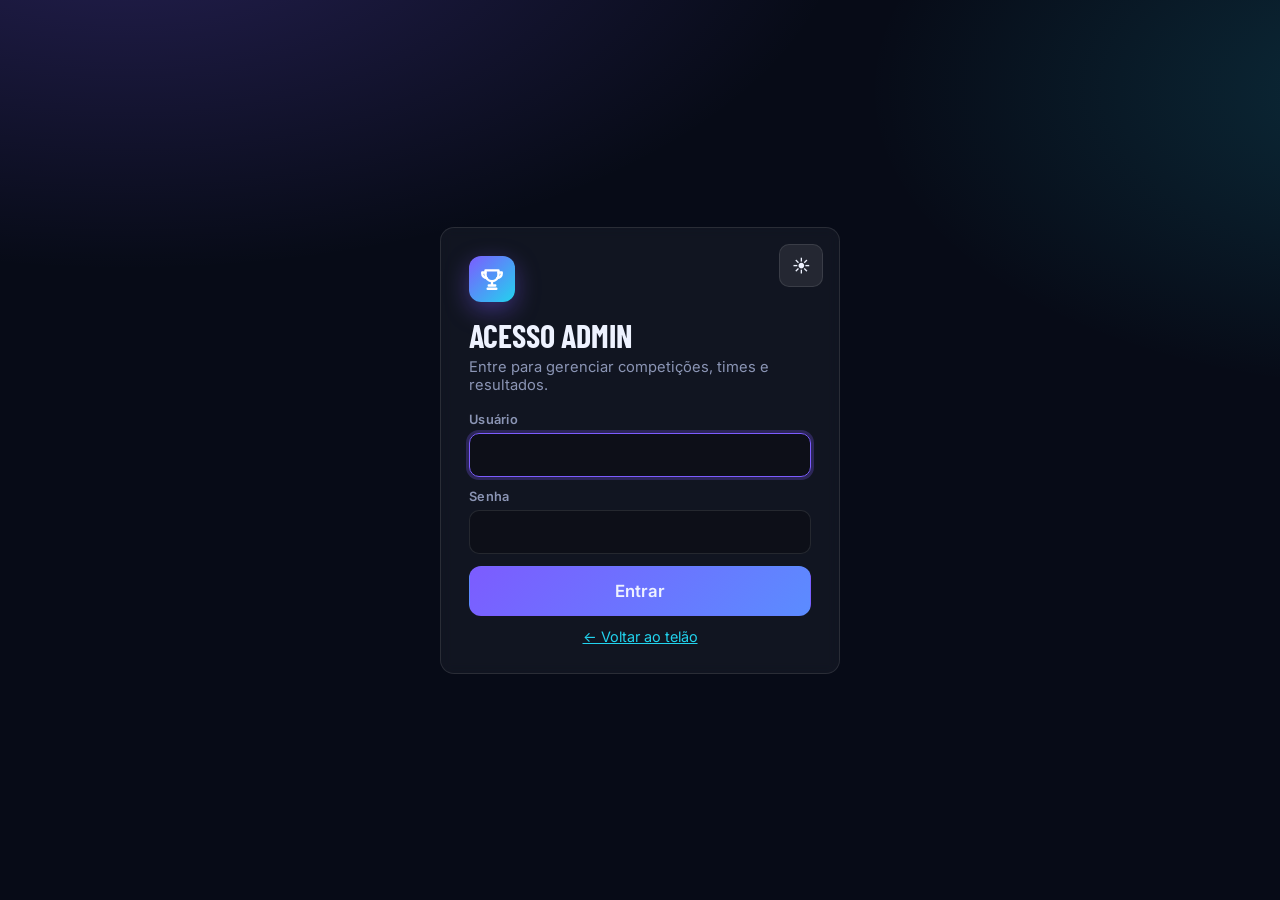
==== admin/index.html @ 2f642e59 "URLs limpas: admin em /admin/ (sem .html) admin.html passa a redirecionar links antigos para admin/." ====
<!doctype html>
<html lang="pt-BR">
<head>
  <meta charset="utf-8">
  <meta name="viewport" content="width=device-width, initial-scale=1">
  <title>Arena · Admin</title>
  <meta name="robots" content="noindex">
  <link rel="preconnect" href="https://fonts.googleapis.com">
  <link rel="stylesheet" href="https://fonts.googleapis.com/css2?family=Barlow+Condensed:wght@600;700;800&family=Inter:wght@400;500;600;700;800&display=swap">
  <link rel="stylesheet" href="../css/style.css">
  <link rel="icon" href="data:image/svg+xml,%3Csvg xmlns='http://www.w3.org/2000/svg' viewBox='0 0 100 100'%3E%3Ctext y='.9em' font-size='90'%3E%F0%9F%8F%86%3C/text%3E%3C/svg%3E">
  <script src="../js/theme.js"></script>
  <script src="../js/config.js"></script>
  <script>if (ARENA_CONFIG.supabaseUrl) document.write('<script src="https://cdn.jsdelivr.net/npm/@supabase/supabase-js@2"><\/script>');</script>
</head>
<body>
  <!-- LOGIN -->
  <div class="login-wrap" id="loginView" hidden>
    <div class="login card" style="position:relative">
      <button class="btn theme-btn" data-theme-toggle type="button" style="position:absolute;top:16px;right:16px">☀️</button>
      <div class="brand-logo" data-logo></div>
      <h1 id="loginTitle">Acesso admin</h1>
      <p id="loginHint">Entre para gerenciar competições, times e resultados.</p>
      <form id="loginForm" autocomplete="on">
        <div class="field"><label for="lUser" id="lUserLbl">Usuário</label><input class="input" id="lUser" autocomplete="username" required></div>
        <div class="field"><label for="lPass">Senha</label><input class="input" id="lPass" type="password" autocomplete="current-password" required></div>
        <button class="btn primary big" id="loginBtn">Entrar</button>
        <a href="../" style="text-align:center;font-size:.9rem">← Voltar ao telão</a>
      </form>
    </div>
  </div>

  <!-- APP -->
  <div class="admin" id="appView" hidden>
    <header class="admin-top">
      <div class="brand"><div class="brand-logo" data-logo></div><h1>Arena · Admin</h1></div>
      <span class="badge" id="modeBadge"></span>
      <div class="spacer"></div>
      <select class="input" id="compSelect" style="width:auto;min-width:220px" aria-label="Competição"></select>
      <button class="btn" id="newCompBtn">+ Nova competição</button>
      <a class="btn primary" id="openScreen" target="_blank">📺 Abrir telão</a>
      <button class="btn theme-btn" data-theme-toggle type="button">☀️</button>
      <button class="btn ghost" id="logoutBtn">Sair</button>
    </header>

    <!-- Sem competição -->
    <div class="card section" id="firstComp" hidden>
      <h2>Cadastre sua competição</h2>
      <p class="hint">Cada competição tem seus próprios times, competidores, chaveamento e rankings. Você pode criar quantas quiser.</p>
      <form class="form-grid" id="firstCompForm">
        <div class="field" style="grid-column:1/-1"><label>Nome da competição</label><input class="input" name="name" placeholder="Ex.: Copa Fábrica de Gênios 2026" required></div>
        <button class="btn primary big">Criar competição</button>
      </form>
    </div>

    <div id="compArea" hidden>
      <nav class="tabs" id="tabs">
        <button class="tab active" data-tab="comp">⚙️ Competição</button>
        <button class="tab" data-tab="teams">🛡️ Times <span class="count" id="cTeams">0</span></button>
        <button class="tab" data-tab="players">👤 Competidores <span class="count" id="cPlayers">0</span></button>
        <button class="tab" data-tab="bracket">🏆 Chaveamento e resultados</button>
        <button class="tab" data-tab="account">🔐 Conta e backup</button>
      </nav>

      <!-- COMPETIÇÃO -->
      <section class="pane active" data-pane="comp">
        <div class="card section">
          <h2>Dados da competição</h2>
          <p class="hint">As batalhas são individuais, mas os pontos vão para o time do competidor. O time em 1º no ranking é o campeão.</p>
          <form id="compForm" class="form-grid">
            <div class="field" style="grid-column:1/-1"><label>Nome</label><input class="input" name="name" required></div>
            <div class="field" style="grid-column:1/-1"><label>Descrição / data / local (opcional)</label><input class="input" name="description" placeholder="Ex.: 29/10 · Auditório principal"></div>
            <div class="field"><label>Pontos por vitória</label><input class="input" type="number" min="0" name="points_win"></div>
            <div class="field"><label>Bônus 1º lugar</label><input class="input" type="number" min="0" name="bonus_first"></div>
            <div class="field"><label>Bônus 2º lugar</label><input class="input" type="number" min="0" name="bonus_second"></div>
            <div class="field"><label>Bônus 3º lugar</label><input class="input" type="number" min="0" name="bonus_third"></div>
            <label class="check" style="grid-column:1/-1"><input type="checkbox" name="avoid_same_team"> No sorteio, evitar que competidores do mesmo time se enfrentem na 1ª fase (quando possível)</label>
            <div class="actions" style="grid-column:1/-1;margin:0">
              <button class="btn primary">Salvar</button>
              <div class="spacer" style="flex:1"></div>
              <button type="button" class="btn danger" id="delCompBtn">Excluir competição</button>
            </div>
          </form>
        </div>
      </section>

      <!-- TIMES -->
      <section class="pane" data-pane="teams">
        <div class="two">
          <div class="card section">
            <h2 id="teamFormTitle">Novo time</h2>
            <p class="hint">Nome e cor do time (a cor aparece no telão).</p>
            <form id="teamForm" class="list">
              <input type="hidden" name="id">
              <div class="field"><label>Nome do time</label><input class="input" name="name" required placeholder="Ex.: Os Algoritmos"></div>
              <div class="field"><label>Cor</label><input class="input" type="color" name="color" value="#7c5cff"><div class="swatches" id="swatches"></div></div>
              <div class="actions" style="margin:0"><button class="btn primary">Salvar time</button><button type="button" class="btn ghost" id="teamCancel" hidden>Cancelar edição</button></div>
            </form>
          </div>
          <div class="card section">
            <h2>Times cadastrados</h2>
            <p class="hint">Excluir um time também remove seus competidores.</p>
            <div class="list" id="teamListAdmin"></div>
          </div>
        </div>
      </section>

      <!-- COMPETIDORES -->
      <section class="pane" data-pane="players">
        <div class="two">
          <div class="card section">
            <h2>Adicionar competidores</h2>
            <p class="hint">Cada competidor pertence a um único time. Um time pode ter vários competidores.</p>
            <form id="playerForm" class="list">
              <div class="field"><label>Time</label><select class="input" name="team_id" id="playerTeam" required></select></div>
              <div class="field"><label>Nome (ou vários, um por linha)</label><textarea class="input" name="names" placeholder="Ana&#10;Bruno&#10;Carla" required></textarea></div>
              <button class="btn primary">Adicionar ao time</button>
            </form>
          </div>
          <div class="card section">
            <h2>Competidores por time</h2>
            <p class="hint">Clique 2 vezes no nome para editar. Use o seletor ao lado para trocar de time.</p>
            <div id="playerGroups"></div>
          </div>
        </div>
      </section>

      <!-- CHAVEAMENTO -->
      <section class="pane" data-pane="bracket">
        <div class="card section">
          <h2>Tabela e árvore mata-mata</h2>
          <p class="hint">Gere os confrontos por sorteio e sorteie novamente quantas vezes quiser. Depois, clique no nome do vencedor de cada batalha para avançá-lo (clique de novo para desfazer).</p>
          <div class="stats" id="bracketStats"></div>
          <div id="bracketWarn"></div>
          <div class="actions">
            <button class="btn primary big" id="genBtn">🎲 Gerar tabela e árvore</button>
            <button class="btn" id="clearResBtn">Limpar resultados</button>
            <button class="btn danger" id="delBracketBtn">Apagar chaveamento</button>
          </div>
          <div class="admin-bracket" id="adminBracket"></div>
        </div>
      </section>

      <!-- CONTA -->
      <section class="pane" data-pane="account">
        <div class="two">
          <div class="card section">
            <h2>Trocar senha</h2>
            <p class="hint" id="pwHint">No modo local, o usuário e a senha ficam fixos no arquivo <code>js/config.js</code> (ninguém cria acesso pelo site). Para trocar: informe a senha atual e a nova, copie a linha gerada e substitua a linha <code>adminPassHash</code> no <code>js/config.js</code> do repositório.</p>
            <form id="pwForm" class="list">
              <div class="field" id="oldPwWrap"><label>Senha atual</label><input class="input" type="password" name="old" autocomplete="current-password"></div>
              <div class="field"><label>Nova senha</label><input class="input" type="password" name="new" autocomplete="new-password" required></div>
              <button class="btn primary">Gerar nova senha</button>
            </form>
            <div class="list" id="pwOut" hidden style="margin-top:14px">
              <div class="field"><label>Linha para colar em js/config.js</label><textarea class="input" id="pwLine" readonly style="min-height:80px;font-family:monospace;font-size:.8rem"></textarea></div>
              <button type="button" class="btn" id="pwCopy">📋 Copiar</button>
            </div>
          </div>
          <div class="card section">
            <h2>Backup dos dados</h2>
            <p class="hint">Exporte tudo (todas as competições) em um arquivo JSON. No modo local, você pode restaurar a partir desse arquivo.</p>
            <div class="actions">
              <button class="btn" id="exportBtn">⬇️ Exportar backup</button>
              <label class="btn" id="importLbl">⬆️ Importar backup<input type="file" id="importFile" accept="application/json" hidden></label>
            </div>
          </div>
        </div>
      </section>
    </div>
  </div>

  <script src="../js/engine.js"></script>
  <script src="../js/store.js"></script>
  <script src="../js/ui.js"></script>
  <script src="../js/bracket-view.js"></script>
  <script src="../js/admin.js"></script>
</body>
</html>
---- css/style.css ----
/* ================== BASE ================== */
:root {
  --bg: #070b17;
  --bg2: #0d1428;
  --panel: rgba(255, 255, 255, 0.045);
  --panel-2: rgba(255, 255, 255, 0.08);
  --border: rgba(255, 255, 255, 0.10);
  --text: #eef2ff;
  --muted: #8b95b5;
  --line: rgba(148, 163, 255, 0.35);
  --accent: #7c5cff;
  --accent-2: #22d3ee;
  --gold: #fbbf24;
  --silver: #cbd5e1;
  --bronze: #f59e0b;
  --danger: #f43f5e;
  --ok: #22c55e;
  --radius: 14px;
  --font: 'Inter', system-ui, -apple-system, Segoe UI, Roboto, sans-serif;
  --surface: #0f1731;
  --tint: rgba(255, 255, 255, 0.04);
  --hover: rgba(255, 255, 255, 0.13);
  --input-bg: rgba(0, 0, 0, 0.25);
  --divider: rgba(255, 255, 255, 0.06);
  --danger-text: #fecdd3;
  --gold-text: #fde68a;
  --ok-text: #bbf7d0;
  --glow-a: rgba(124, 92, 255, 0.25);
  --glow-b: rgba(34, 211, 238, 0.16);
  color-scheme: dark;
  --display: 'Barlow Condensed', 'Inter', system-ui, sans-serif;
}
* { box-sizing: border-box; }
[hidden] { display: none !important; }
html, body { margin: 0; height: 100%; }
body {
  font-family: var(--font);
  color: var(--text);
  background:
    radial-gradient(1200px 600px at 10% -10%, var(--glow-a), transparent 60%),
    radial-gradient(900px 500px at 110% 10%, var(--glow-b), transparent 60%),
    var(--bg);
  -webkit-font-smoothing: antialiased;
}
button, input, select, textarea { font: inherit; color: inherit; }
a { color: var(--accent-2); }

/* ================== BOTÕES / FORMS ================== */
.btn {
  display: inline-flex; align-items: center; gap: 8px; justify-content: center;
  padding: 10px 16px; border-radius: 10px; border: 1px solid var(--border);
  background: var(--panel-2); color: var(--text); cursor: pointer; font-weight: 600;
  transition: transform .08s ease, background .2s ease, border-color .2s ease;
  text-decoration: none; white-space: nowrap;
}
.btn:hover { background: var(--hover); }
.btn:active { transform: translateY(1px); }
.btn.primary { background: linear-gradient(135deg, var(--accent), #5b8cff); border-color: transparent; }
.btn.primary:hover { filter: brightness(1.1); }
.btn.big { padding: 14px 22px; font-size: 1.05rem; border-radius: 12px; }
.btn.danger { background: rgba(244, 63, 94, 0.14); border-color: rgba(244, 63, 94, 0.4); color: var(--danger-text); }
.btn.ghost { background: transparent; }
.btn.sm { padding: 6px 10px; font-size: .85rem; border-radius: 8px; }
.btn:disabled { opacity: .45; cursor: not-allowed; }

.field { display: flex; flex-direction: column; gap: 6px; }
.field label { font-size: .8rem; color: var(--muted); font-weight: 600; letter-spacing: .02em; }
.input, select.input, textarea.input {
  width: 100%; padding: 11px 12px; border-radius: 10px; border: 1px solid var(--border);
  background: var(--input-bg); outline: none;
}
.input:focus { border-color: var(--accent); box-shadow: 0 0 0 3px rgba(124, 92, 255, 0.25); }
select.input option { background: var(--surface); color: var(--text); }
textarea.input { min-height: 110px; resize: vertical; }

/* ================== TOAST ================== */
.toast-box { position: fixed; bottom: 20px; right: 20px; display: flex; flex-direction: column; gap: 8px; z-index: 999; }
.toast {
  padding: 12px 16px; border-radius: 10px; background: var(--surface); border: 1px solid var(--border);
  box-shadow: 0 10px 30px rgba(0, 0, 0, .4); animation: tin .25s ease; max-width: 380px;
}
.toast.err { border-color: rgba(244, 63, 94, .5); }
.toast.ok { border-color: rgba(34, 197, 94, .5); }
@keyframes tin { from { opacity: 0; transform: translateY(8px); } }

/* ================== TELÃO ================== */
.screen { height: 100vh; display: flex; flex-direction: column; padding: 18px 22px; gap: 16px; overflow: hidden; }
.topbar { display: flex; align-items: center; gap: 16px; flex-wrap: wrap; }
.brand { display: flex; align-items: center; gap: 12px; }
.brand-logo {
  width: 46px; height: 46px; border-radius: 12px; display: grid; place-items: center;
  background: linear-gradient(135deg, var(--accent), var(--accent-2)); box-shadow: 0 8px 24px rgba(124, 92, 255, .4);
}
.brand-logo svg { width: 26px; height: 26px; color: #fff; }
.comp-title { font-family: var(--display); font-weight: 800; font-size: clamp(1.6rem, 2.6vw, 2.6rem); letter-spacing: .02em; line-height: 1; text-transform: uppercase; }
.comp-sub { color: var(--muted); font-size: .9rem; margin-top: 4px; }
.topbar .spacer { flex: 1; }
.live { display: inline-flex; align-items: center; gap: 8px; font-weight: 700; font-size: .8rem; letter-spacing: .12em; color: var(--danger-text); background: rgba(244, 63, 94, .12); border: 1px solid rgba(244, 63, 94, .35); padding: 6px 10px; border-radius: 999px; }
.live i { width: 8px; height: 8px; border-radius: 50%; background: var(--danger); animation: pulse 1.4s infinite; }
.live.done { color: var(--gold-text); background: rgba(251, 191, 36, .12); border-color: rgba(251, 191, 36, .35); }
.live.done i { background: var(--gold); animation: none; }
@keyframes pulse { 50% { opacity: .3; } }
body.fs .hide-fs { display: none !important; }

.grid { flex: 1; min-height: 0; display: grid; grid-template-columns: minmax(320px, 27%) 1fr; gap: 16px; }
.col { min-height: 0; display: flex; flex-direction: column; gap: 16px; }
.card { background: var(--panel); border: 1px solid var(--border); border-radius: var(--radius); backdrop-filter: blur(6px); }
.card-h { display: flex; align-items: center; gap: 10px; padding: 14px 16px 8px; font-family: var(--display); font-size: 1.25rem; font-weight: 700; text-transform: uppercase; letter-spacing: .06em; }
.card-h small { font-family: var(--font); font-size: .75rem; color: var(--muted); font-weight: 500; letter-spacing: 0; text-transform: none; margin-left: auto; }

/* ranking de times */
.teams-card { flex: 0 0 auto; }
.team-list { padding: 4px 12px 14px; display: flex; flex-direction: column; gap: 8px; }
.team-row {
  position: relative; display: grid; grid-template-columns: 34px 1fr auto; align-items: center; gap: 10px;
  padding: 10px 12px; border-radius: 12px; background: var(--tint); overflow: hidden;
  border: 1px solid transparent; transition: transform .4s ease;
}
.team-row::before { content: ''; position: absolute; inset: 0; width: var(--pct, 0%); background: linear-gradient(90deg, color-mix(in srgb, var(--tc) 35%, transparent), color-mix(in srgb, var(--tc) 8%, transparent)); transition: width .8s ease; }
.team-row > * { position: relative; }
.team-row.lead { border-color: color-mix(in srgb, var(--tc) 70%, transparent); box-shadow: 0 0 0 1px color-mix(in srgb, var(--tc) 30%, transparent), 0 8px 30px color-mix(in srgb, var(--tc) 25%, transparent); }
.t-pos { font-family: var(--display); font-weight: 800; font-size: 1.5rem; text-align: center; color: var(--muted); }
.team-row.lead .t-pos { color: var(--gold); }
.t-name { display: flex; align-items: center; gap: 8px; font-weight: 700; font-size: 1.05rem; min-width: 0; }
.t-name span.n { white-space: nowrap; overflow: hidden; text-overflow: ellipsis; }
.t-dot { width: 14px; height: 14px; border-radius: 4px; background: var(--tc); flex: 0 0 auto; box-shadow: 0 0 12px var(--tc); }
.t-meta { font-size: .75rem; color: var(--muted); margin-top: 2px; }
.t-pts { font-family: var(--display); font-weight: 800; font-size: 2rem; line-height: 1; text-align: right; }
.t-pts small { display: block; font-family: var(--font); font-size: .65rem; font-weight: 600; color: var(--muted); letter-spacing: .1em; }

/* ranking individual */
.players-card { flex: 1; min-height: 0; display: flex; flex-direction: column; }
.players-scroll { flex: 1; min-height: 0; overflow: auto; padding: 0 8px 10px; scrollbar-width: thin; }
table.rank { width: 100%; border-collapse: collapse; font-size: .92rem; }
table.rank th { position: sticky; top: 0; background: var(--surface); color: var(--muted); font-weight: 600; font-size: .7rem; text-transform: uppercase; letter-spacing: .08em; text-align: left; padding: 8px 6px; z-index: 1; }
table.rank td { padding: 8px 6px; border-top: 1px solid var(--divider); }
table.rank td.num, table.rank th.num { text-align: center; width: 34px; }
table.rank td.pts { font-family: var(--display); font-weight: 800; font-size: 1.15rem; text-align: right; }
table.rank tr.out td { opacity: .5; }
.p-name { display: flex; align-items: center; gap: 8px; font-weight: 600; }
.p-name .t-dot { width: 10px; height: 10px; border-radius: 3px; }
.p-status { font-size: .72rem; color: var(--muted); }
.medal { display: inline-grid; place-items: center; width: 24px; height: 24px; border-radius: 50%; font-size: .75rem; font-weight: 800; color: #111; }
.medal.m1 { background: var(--gold); } .medal.m2 { background: var(--silver); } .medal.m3 { background: var(--bronze); }

/* painel da árvore */
.bracket-card { min-height: 0; display: flex; flex-direction: column; overflow: hidden; }
.next-battle {
  margin: 4px 16px 0; display: flex; align-items: center; gap: 14px; justify-content: center;
  padding: 10px 14px; border-radius: 12px; background: linear-gradient(90deg, rgba(124, 92, 255, .18), rgba(34, 211, 238, .12));
  border: 1px solid rgba(124, 92, 255, .4); font-weight: 700;
}
.next-battle .lbl { font-size: .72rem; letter-spacing: .14em; color: var(--accent-2); text-transform: uppercase; }
.next-battle .who { display: flex; align-items: center; gap: 8px; font-size: 1.15rem; }
.next-battle .vs { font-family: var(--display); font-size: 1.5rem; color: var(--gold); }
.bracket-viewport { flex: 1; min-height: 0; position: relative; overflow: hidden; }
.bracket-viewport .bracket { position: absolute; left: 50%; top: 50%; transform-origin: center center; }

.empty-state { height: 100%; display: grid; place-items: center; text-align: center; color: var(--muted); padding: 30px; }
.empty-state .big { font-family: var(--display); font-size: 2.2rem; color: var(--text); text-transform: uppercase; margin-bottom: 6px; }

/* banner campeão */
.champion-banner {
  display: flex; align-items: center; gap: 18px; padding: 14px 20px; border-radius: var(--radius);
  background: linear-gradient(110deg, color-mix(in srgb, var(--tc) 85%, #000), color-mix(in srgb, var(--tc) 45%, #000));
  color: var(--fg); box-shadow: 0 12px 50px color-mix(in srgb, var(--tc) 45%, transparent); animation: glow 2.4s ease-in-out infinite alternate;
}
@keyframes glow { to { box-shadow: 0 12px 70px color-mix(in srgb, var(--tc) 70%, transparent); } }
.champion-banner .cup { width: 52px; height: 52px; color: var(--gold); filter: drop-shadow(0 0 12px rgba(251, 191, 36, .7)); }
.champion-banner .lbl { font-size: .78rem; letter-spacing: .2em; text-transform: uppercase; opacity: .85; font-weight: 700; }
.champion-banner .nm { font-family: var(--display); font-weight: 800; font-size: clamp(1.8rem, 3vw, 3rem); line-height: 1; text-transform: uppercase; }
.podium { margin-left: auto; display: flex; gap: 14px; }
.podium div { text-align: center; font-weight: 700; font-size: .9rem; }
.podium div b { display: block; font-size: .7rem; letter-spacing: .1em; opacity: .8; }

/* ================== ÁRVORE ================== */
.bracket { --gap: 22px; --mw: 210px; display: flex; align-items: stretch; width: max-content; }
.side { display: flex; align-items: stretch; }
.round { display: flex; flex-direction: column; }
.round-title {
  height: 34px; display: flex; align-items: center; justify-content: center; font-family: var(--display);
  font-weight: 700; font-size: .95rem; letter-spacing: .12em; text-transform: uppercase; color: var(--muted); white-space: nowrap;
}
.round-title.gold { color: var(--gold); font-size: 1.15rem; }
.round-title.small { height: auto; font-size: .8rem; margin-bottom: 6px; color: var(--bronze); }
.round-body { flex: 1; display: flex; flex-direction: column; min-height: 440px; }
.slot { position: relative; flex: 1; display: flex; align-items: center; padding: 6px var(--gap); }

/* conectores: metade esquerda */
.left .slot.in::before { content: ''; position: absolute; left: 0; top: 50%; width: var(--gap); border-top: 2px solid var(--line); }
.left .slot.out-top::after { content: ''; position: absolute; right: 0; top: 50%; height: 50%; width: var(--gap); border-top: 2px solid var(--line); border-right: 2px solid var(--line); border-top-right-radius: 8px; }
.left .slot.out-bottom::after { content: ''; position: absolute; right: 0; top: 0; height: calc(50% + 2px); width: var(--gap); border-bottom: 2px solid var(--line); border-right: 2px solid var(--line); border-bottom-right-radius: 8px; }
.left .slot.out-straight::after { content: ''; position: absolute; right: 0; top: 50%; width: var(--gap); border-top: 2px solid var(--line); }
/* metade direita (espelhada) */
.right .slot.in::before { content: ''; position: absolute; right: 0; top: 50%; width: var(--gap); border-top: 2px solid var(--line); }
.right .slot.out-top::after { content: ''; position: absolute; left: 0; top: 50%; height: 50%; width: var(--gap); border-top: 2px solid var(--line); border-left: 2px solid var(--line); border-top-left-radius: 8px; }
.right .slot.out-bottom::after { content: ''; position: absolute; left: 0; top: 0; height: calc(50% + 2px); width: var(--gap); border-bottom: 2px solid var(--line); border-left: 2px solid var(--line); border-bottom-left-radius: 8px; }
.right .slot.out-straight::after { content: ''; position: absolute; left: 0; top: 50%; width: var(--gap); border-top: 2px solid var(--line); }
/* final */
.center .final-wrap { position: relative; flex: 1; display: flex; align-items: center; }
.center .slot.fin { flex: 0 0 auto; width: 100%; padding: 6px var(--gap); }
.center.has-sides .slot.fin::before { content: ''; position: absolute; left: 0; top: 50%; width: var(--gap); border-top: 2px solid var(--gold); }
.center.has-sides .slot.fin::after { content: ''; position: absolute; right: 0; top: 50%; width: var(--gap); border-top: 2px solid var(--gold); }
.trophy { position: absolute; left: 0; right: 0; bottom: calc(50% + 64px); display: flex; flex-direction: column; align-items: center; gap: 4px; color: rgba(251, 191, 36, .35); }
.trophy svg { width: 54px; height: 54px; }
.trophy.won { color: var(--gold); filter: drop-shadow(0 0 16px rgba(251, 191, 36, .8)); }
.champ-name { font-family: var(--display); font-weight: 800; font-size: 1.35rem; text-transform: uppercase; color: #fff; background: var(--tc); padding: 2px 12px; border-radius: 8px; white-space: nowrap; }
.third-wrap { position: absolute; left: var(--gap); right: var(--gap); top: calc(50% + 70px); }

/* card do confronto */
.match {
  width: var(--mw); border-radius: 11px; overflow: hidden; background: var(--surface);
  border: 1px solid var(--border); box-shadow: 0 6px 18px rgba(0, 0, 0, .35);
}
.match.final-match { border-color: rgba(251, 191, 36, .55); box-shadow: 0 0 0 1px rgba(251, 191, 36, .25), 0 10px 30px rgba(251, 191, 36, .15); }
.match.third-match { border-color: rgba(245, 158, 11, .4); }
.match.is-next { border-color: var(--accent-2); animation: nextglow 1.6s ease-in-out infinite; }
@keyframes nextglow { 50% { box-shadow: 0 0 0 3px rgba(34, 211, 238, .35), 0 0 28px rgba(34, 211, 238, .35); } }
.pr { position: relative; display: flex; align-items: center; gap: 8px; height: 36px; padding: 0 10px 0 0; font-size: .9rem; }
.pr + .pr { border-top: 1px solid var(--divider); }
.pr-bar { width: 5px; align-self: stretch; background: var(--tc, #334155); flex: 0 0 auto; }
.pr-name { font-weight: 700; flex: 1; min-width: 0; white-space: nowrap; overflow: hidden; text-overflow: ellipsis; }
.pr-team { font-size: .68rem; color: var(--muted); max-width: 70px; white-space: nowrap; overflow: hidden; text-overflow: ellipsis; }
.pr-check { color: var(--ok); font-weight: 900; }
.pr.empty .pr-name { color: var(--muted); font-weight: 500; font-style: italic; }
.pr.empty .pr-bar { background: transparent; }
.pr.bye-note .pr-name { color: var(--accent-2); font-size: .75rem; letter-spacing: .04em; }
.pr.win { background: linear-gradient(90deg, color-mix(in srgb, var(--tc) 32%, transparent), transparent); }
.pr.lose { opacity: .42; }
.pr.lose .pr-name { text-decoration: line-through; text-decoration-color: var(--muted); }
.pr.clickable { cursor: pointer; }
.pr.clickable:hover { background: color-mix(in srgb, var(--tc) 22%, transparent); opacity: 1; }
.pr.clickable:focus-visible { outline: 2px solid var(--accent-2); outline-offset: -2px; }

/* ================== ADMIN ================== */
.admin { max-width: 1280px; margin: 0 auto; padding: 22px; }
.admin-top { display: flex; align-items: center; gap: 12px; flex-wrap: wrap; margin-bottom: 18px; }
.admin-top .brand h1 { margin: 0; font-family: var(--display); font-size: 1.8rem; text-transform: uppercase; letter-spacing: .04em; }
.admin-top .spacer { flex: 1; }
.tabs { display: flex; gap: 6px; flex-wrap: wrap; margin-bottom: 16px; border-bottom: 1px solid var(--border); }
.tab { padding: 10px 14px; border: none; background: none; cursor: pointer; color: var(--muted); font-weight: 600; border-bottom: 2px solid transparent; margin-bottom: -1px; }
.tab.active { color: var(--text); border-bottom-color: var(--accent); }
.tab .count { display: inline-block; min-width: 20px; padding: 0 6px; margin-left: 6px; border-radius: 999px; background: var(--panel-2); font-size: .75rem; }
.pane { display: none; }
.pane.active { display: block; animation: tin .2s ease; }
.section { padding: 18px; }
.section h2 { margin: 0 0 4px; font-size: 1.15rem; }
.section p.hint { margin: 0 0 14px; color: var(--muted); font-size: .9rem; }
.form-grid { display: grid; grid-template-columns: repeat(auto-fit, minmax(180px, 1fr)); gap: 12px; align-items: end; }
.two { display: grid; grid-template-columns: minmax(300px, 380px) 1fr; gap: 16px; align-items: start; }
@media (max-width: 860px) { .two { grid-template-columns: 1fr; } .grid { grid-template-columns: 1fr; } .screen { height: auto; overflow: visible; } }
.list { display: flex; flex-direction: column; gap: 8px; }
.item { display: flex; align-items: center; gap: 10px; padding: 10px 12px; border-radius: 10px; background: var(--tint); border: 1px solid var(--border); }
.item .grow { flex: 1; min-width: 0; }
.item .sub { font-size: .8rem; color: var(--muted); }
.swatches { display: flex; gap: 6px; flex-wrap: wrap; margin-top: 6px; }
.swatch { width: 26px; height: 26px; border-radius: 7px; border: 2px solid transparent; cursor: pointer; }
.swatch.sel { border-color: var(--text); }
input[type=color].input { padding: 4px; height: 44px; cursor: pointer; }
.team-group { margin-bottom: 14px; }
.team-group-h { display: flex; align-items: center; gap: 8px; font-weight: 700; margin: 6px 0 8px; }
.chips { display: flex; flex-wrap: wrap; gap: 8px; }
.chip { display: inline-flex; align-items: center; gap: 6px; padding: 6px 6px 6px 10px; border-radius: 999px; background: var(--tint); border: 1px solid var(--border); font-size: .9rem; }
.chip select { background: transparent; border: none; color: var(--muted); font-size: .8rem; cursor: pointer; max-width: 120px; }
.chip select option { background: var(--bg2); }
.chip button { border: none; background: rgba(244, 63, 94, .15); color: var(--danger-text); width: 22px; height: 22px; border-radius: 50%; cursor: pointer; line-height: 1; }
.stats { display: flex; gap: 10px; flex-wrap: wrap; margin-bottom: 14px; }
.stat { padding: 10px 14px; border-radius: 10px; background: var(--tint); border: 1px solid var(--border); }
.stat b { display: block; font-family: var(--display); font-size: 1.6rem; line-height: 1; }
.stat span { font-size: .75rem; color: var(--muted); }
.warn { padding: 12px 14px; border-radius: 10px; background: rgba(251, 191, 36, .1); border: 1px solid rgba(251, 191, 36, .35); color: var(--gold-text); margin-bottom: 14px; font-size: .92rem; }
.actions { display: flex; gap: 10px; flex-wrap: wrap; align-items: center; margin-bottom: 14px; }
.admin-bracket { overflow: auto; padding: 10px 0 20px; border-radius: var(--radius); }
.admin-bracket .bracket { margin: 0 auto; }
.check { display: flex; gap: 8px; align-items: center; font-size: .9rem; cursor: pointer; }
.check input { width: 18px; height: 18px; accent-color: var(--accent); }

.login-wrap { min-height: 100vh; display: grid; place-items: center; padding: 20px; }
.login { width: 100%; max-width: 400px; padding: 28px; }
.login h1 { font-family: var(--display); text-transform: uppercase; margin: 14px 0 4px; font-size: 2rem; }
.login p { color: var(--muted); margin: 0 0 18px; font-size: .92rem; }
.login form { display: flex; flex-direction: column; gap: 12px; }
.badge { display: inline-block; padding: 3px 8px; border-radius: 6px; font-size: .72rem; font-weight: 700; letter-spacing: .06em; background: var(--panel-2); color: var(--muted); }
.badge.on { background: rgba(34, 197, 94, .15); color: var(--ok-text); }
.modal-bg { position: fixed; inset: 0; background: rgba(0, 0, 0, .6); display: grid; place-items: center; z-index: 900; padding: 20px; }
.modal { width: 100%; max-width: 440px; padding: 22px; background: var(--surface); }
.modal h3 { margin: 0 0 8px; }
.modal p { color: var(--muted); margin: 0 0 16px; }
.modal .actions { justify-content: flex-end; margin: 0; }
.round.center { width: calc(var(--mw) + 2 * var(--gap)); }

/* ================== TEMA CLARO ================== */
:root[data-theme="light"] {
  --bg: #f3f5fb;
  --bg2: #ffffff;
  --panel: rgba(255, 255, 255, 0.85);
  --panel-2: rgba(15, 23, 42, 0.06);
  --border: rgba(15, 23, 42, 0.12);
  --text: #0f172a;
  --muted: #5b6480;
  --line: rgba(79, 70, 229, 0.38);
  --accent-2: #0891b2;
  --gold: #d97706;
  --silver: #94a3b8;
  --bronze: #c2410c;
  --surface: #ffffff;
  --tint: rgba(15, 23, 42, 0.035);
  --hover: rgba(15, 23, 42, 0.09);
  --input-bg: #ffffff;
  --divider: rgba(15, 23, 42, 0.08);
  --danger-text: #be123c;
  --gold-text: #92400e;
  --ok-text: #15803d;
  --glow-a: rgba(124, 92, 255, 0.14);
  --glow-b: rgba(34, 211, 238, 0.12);
  color-scheme: light;
}
:root[data-theme="light"] .card { box-shadow: 0 4px 18px rgba(15, 23, 42, 0.06); }
:root[data-theme="light"] .match { box-shadow: 0 3px 10px rgba(15, 23, 42, 0.08); }
:root[data-theme="light"] .toast { box-shadow: 0 10px 30px rgba(15, 23, 42, 0.15); }
:root[data-theme="light"] .btn.primary { color: #fff; }
:root[data-theme="light"] .trophy { color: rgba(217, 119, 6, 0.35); }
:root[data-theme="light"] .trophy.won { color: var(--gold); }
:root[data-theme="light"] .medal.m2 { background: #cbd5e1; }
:root[data-theme="light"] .medal.m3 { background: #f59e0b; }

/* botão de tema */
.theme-btn { width: 44px; padding: 10px 0; font-size: 1.1rem; }

/* edição inline do nome do competidor */
.chip-name { cursor: text; border-radius: 6px; padding: 1px 3px; margin: -1px -3px; }
.chip-name:hover { background: var(--hover); }
.chip-input { font: inherit; color: var(--text); background: var(--input-bg); border: 1px solid var(--accent); border-radius: 6px; padding: 2px 6px; outline: none; box-shadow: 0 0 0 3px rgba(124, 92, 255, .25); }
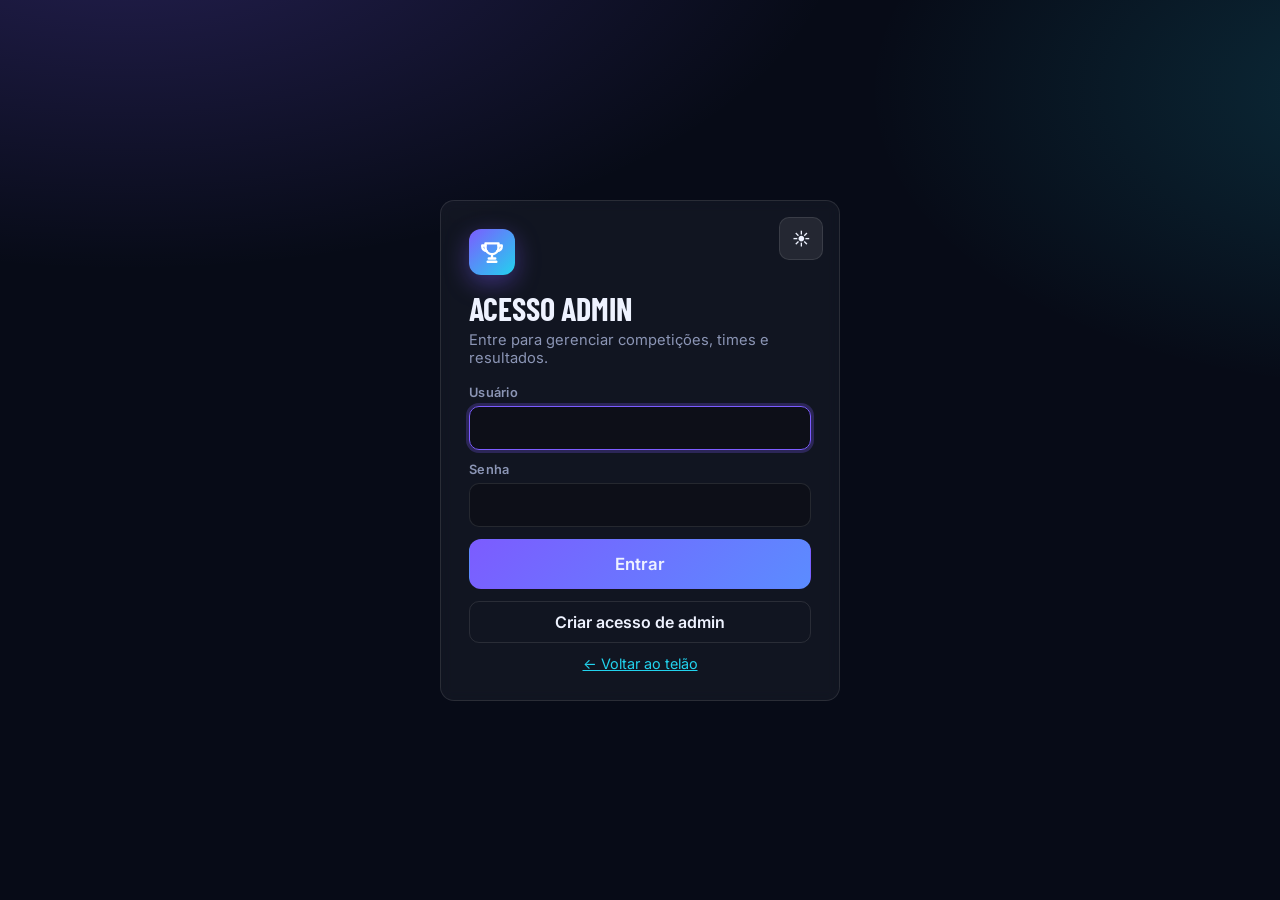
==== commit 6bee2b10: "Admin: criação de acesso protegida por senha master Tela de login volta a permitir criar usuário e s" ====
--- a/admin/index.html
+++ b/admin/index.html
@@ -24,7 +24,10 @@
       <form id="loginForm" autocomplete="on">
         <div class="field"><label for="lUser" id="lUserLbl">Usuário</label><input class="input" id="lUser" autocomplete="username" required></div>
         <div class="field"><label for="lPass">Senha</label><input class="input" id="lPass" type="password" autocomplete="current-password" required></div>
+        <div class="field" id="lPass2Wrap" hidden><label for="lPass2">Confirme a senha</label><input class="input" id="lPass2" type="password" autocomplete="new-password"></div>
+        <div class="field" id="lMasterWrap" hidden><label for="lMaster">Senha master</label><input class="input" id="lMaster" type="password" autocomplete="off"><small style="color:var(--muted);font-size:.78rem">Exigida para criar um novo acesso de admin.</small></div>
         <button class="btn primary big" id="loginBtn">Entrar</button>
+        <button type="button" class="btn ghost" id="modeBtn" hidden>Criar acesso de admin</button>
         <a href="../" style="text-align:center;font-size:.9rem">← Voltar ao telão</a>
       </form>
     </div>
@@ -146,11 +149,11 @@
         <div class="two">
           <div class="card section">
             <h2>Trocar senha</h2>
-            <p class="hint" id="pwHint">No modo local, o usuário e a senha ficam fixos no arquivo <code>js/config.js</code> (ninguém cria acesso pelo site). Para trocar: informe a senha atual e a nova, copie a linha gerada e substitua a linha <code>adminPassHash</code> no <code>js/config.js</code> do repositório.</p>
+            <p class="hint" id="pwHint">Troque a senha do seu usuário admin. Novos admins são criados na tela de login, em "Criar acesso de admin", com a senha master.</p>
             <form id="pwForm" class="list">
               <div class="field" id="oldPwWrap"><label>Senha atual</label><input class="input" type="password" name="old" autocomplete="current-password"></div>
               <div class="field"><label>Nova senha</label><input class="input" type="password" name="new" autocomplete="new-password" required></div>
-              <button class="btn primary">Gerar nova senha</button>
+              <button class="btn primary">Alterar senha</button>
             </form>
             <div class="list" id="pwOut" hidden style="margin-top:14px">
               <div class="field"><label>Linha para colar em js/config.js</label><textarea class="input" id="pwLine" readonly style="min-height:80px;font-family:monospace;font-size:.8rem"></textarea></div>
